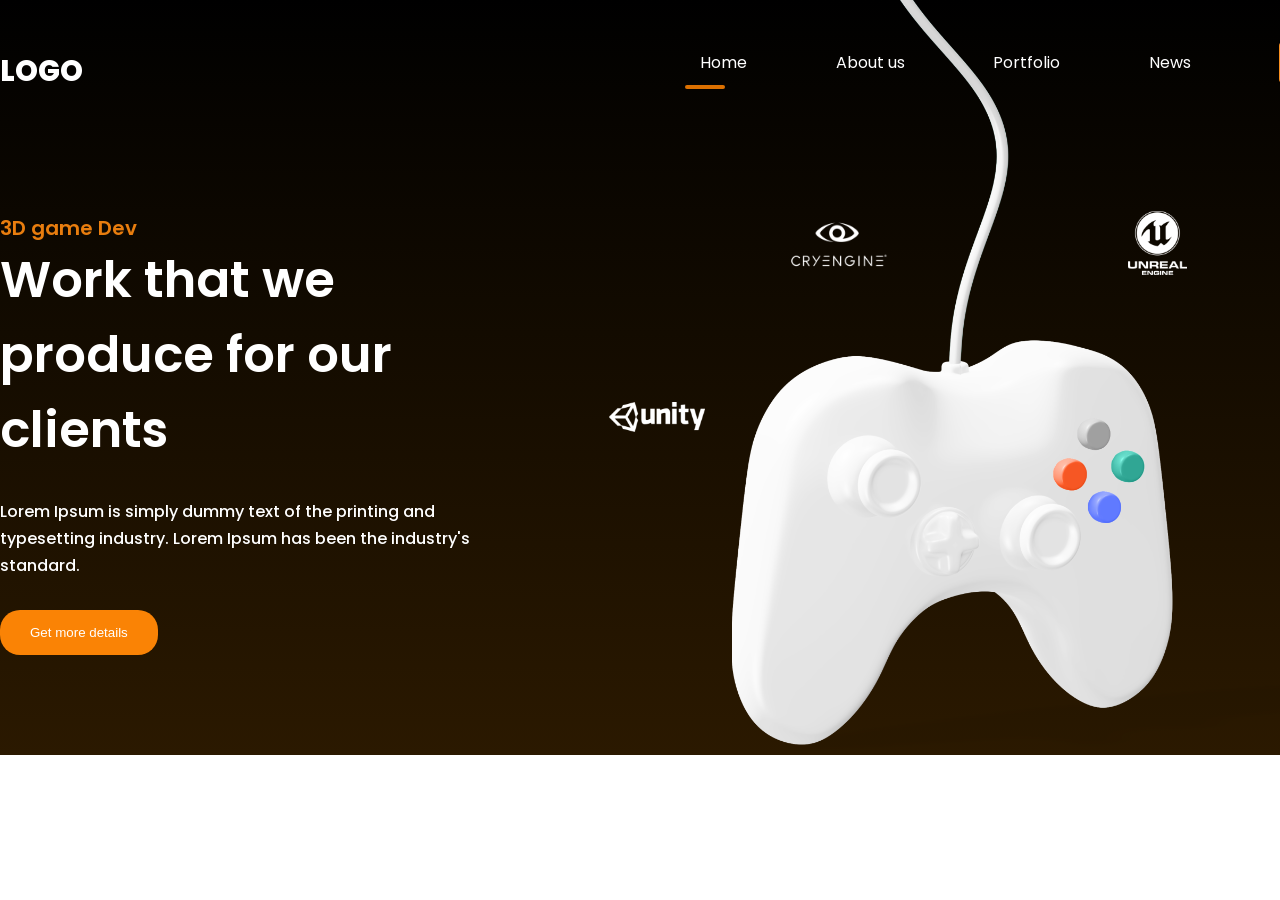
==== index.html @ 346972d1 "first commit" ====
<!DOCTYPE html>
<html lang="en">

<head>
    <meta charset="UTF-8">
    <meta name="viewport" content="width=device-width, initial-scale=1.0">
    <link rel="stylesheet" href="./css/main.css">
    <title>Name Website</title>
</head>

<body>
    <div class="wrepper">
        <header class="container">
            <span class="logo">logo</span>
            <nav>
                <ul>
                    <li class="active"><a href="#">Home</a></li>
                    <li><a href="#">About us</a></li>
                    <li><a href="#">Portfolio</a></li>
                    <li><a href="#">News</a></li>
                    <li class="btn"><a href="#">Contact us</a></li>
                </ul>
            </nav>
        </header>

        <div class="hero container">
            <div class="hero--info">
                <h2>3D game Dev </h2>
                <h1>Work that we produce for our clients</h1>
                <p>Lorem Ipsum is simply dummy text of the printing and typesetting industry. Lorem Ipsum has been the
                    industry's standard.</p>
                <button class="btn">Get more details</button>
            </div>
            <img src="/image/joystik.svg" alt="joystik image">
        </div>
    </div>
</body>

</html>
---- css/main.css ----
@import url('https://fonts.googleapis.com/css2?family=Poppins:wght@500;700;800&display=swap');

* {
    margin: 0;
    padding: 0;
}

body {
    font-family: "Poppins", sans-serif;
    font-weight: 400;
    color: #fff;
    font-size: 16px;
}

a {
    text-decoration: none;
}

img {
    max-width: 100%;
}

.wrepper {
    background: linear-gradient(180deg,rgba(0, 0, 0, 1) 0%, rgba(43, 25, 0, 1) 100%);
    width: 100%;
}

.container {
    width: 1400px;
    margin: 0 auto;
}
header {
    padding: 50px 0;
}
header .logo {
    text-transform: uppercase;
    font-size: 29px;
    font-weight: 800;
}
header nav {
    float: right;
    width: 50%;
}
header nav ul {
    list-style: none;
    display: flex;
    justify-content: space-between;
    z-index: 2;
    position: relative;
}

header nav ul li.active::after {
    content: '';
    display: block;
    width: 40px;
    height: 4px;
    background-color: #DC7000;
    border-radius: 10px;
    position: relative;
    top: 10px;
    left: -15px;
}

header nav ul li {
    display: inline-block;
}

header nav ul li a {
    color: #fff;
}

header nav ul li:not(.active):not(.btn) a:hover {
    border-bottom: 4px solid #DC7000;
}

header nav ul li.btn a {
    background-color: #FA9021;
    padding: 9px 17px;
    border-radius: 4px;
    transition: all 0.5s ease;
}

header nav ul li.btn a:hover {
    background-color: #995104;
}

.hero {
    padding-bottom: 100px;
    position: relative;
    z-index: 1;
}

.hero--info {
    width: 520px;
    padding-top: 70px;
}

.hero--info h2 {
    color: #E87D0E;
    font-size: 20px;
    font-weight: 600;
}

.hero--info h1 {
    font-size: 50px;
    font-weight: 600;
}

.hero--info p {
    font-weight: 500;
    line-height: 170%;
    margin: 30px 0;
}

.hero--info .btn {
    background-color: #FA8305;
    color: #fff;
    padding: 15px 30px;
    border-radius: 20px;
    border: 0;
    transition: all 0.5s ease;
}

.hero--info .btn:hover {
    cursor: pointer;
    transform: scale(1.1);
}

.hero img {
    position: absolute;
    top: -150px;
    right: 0;
}
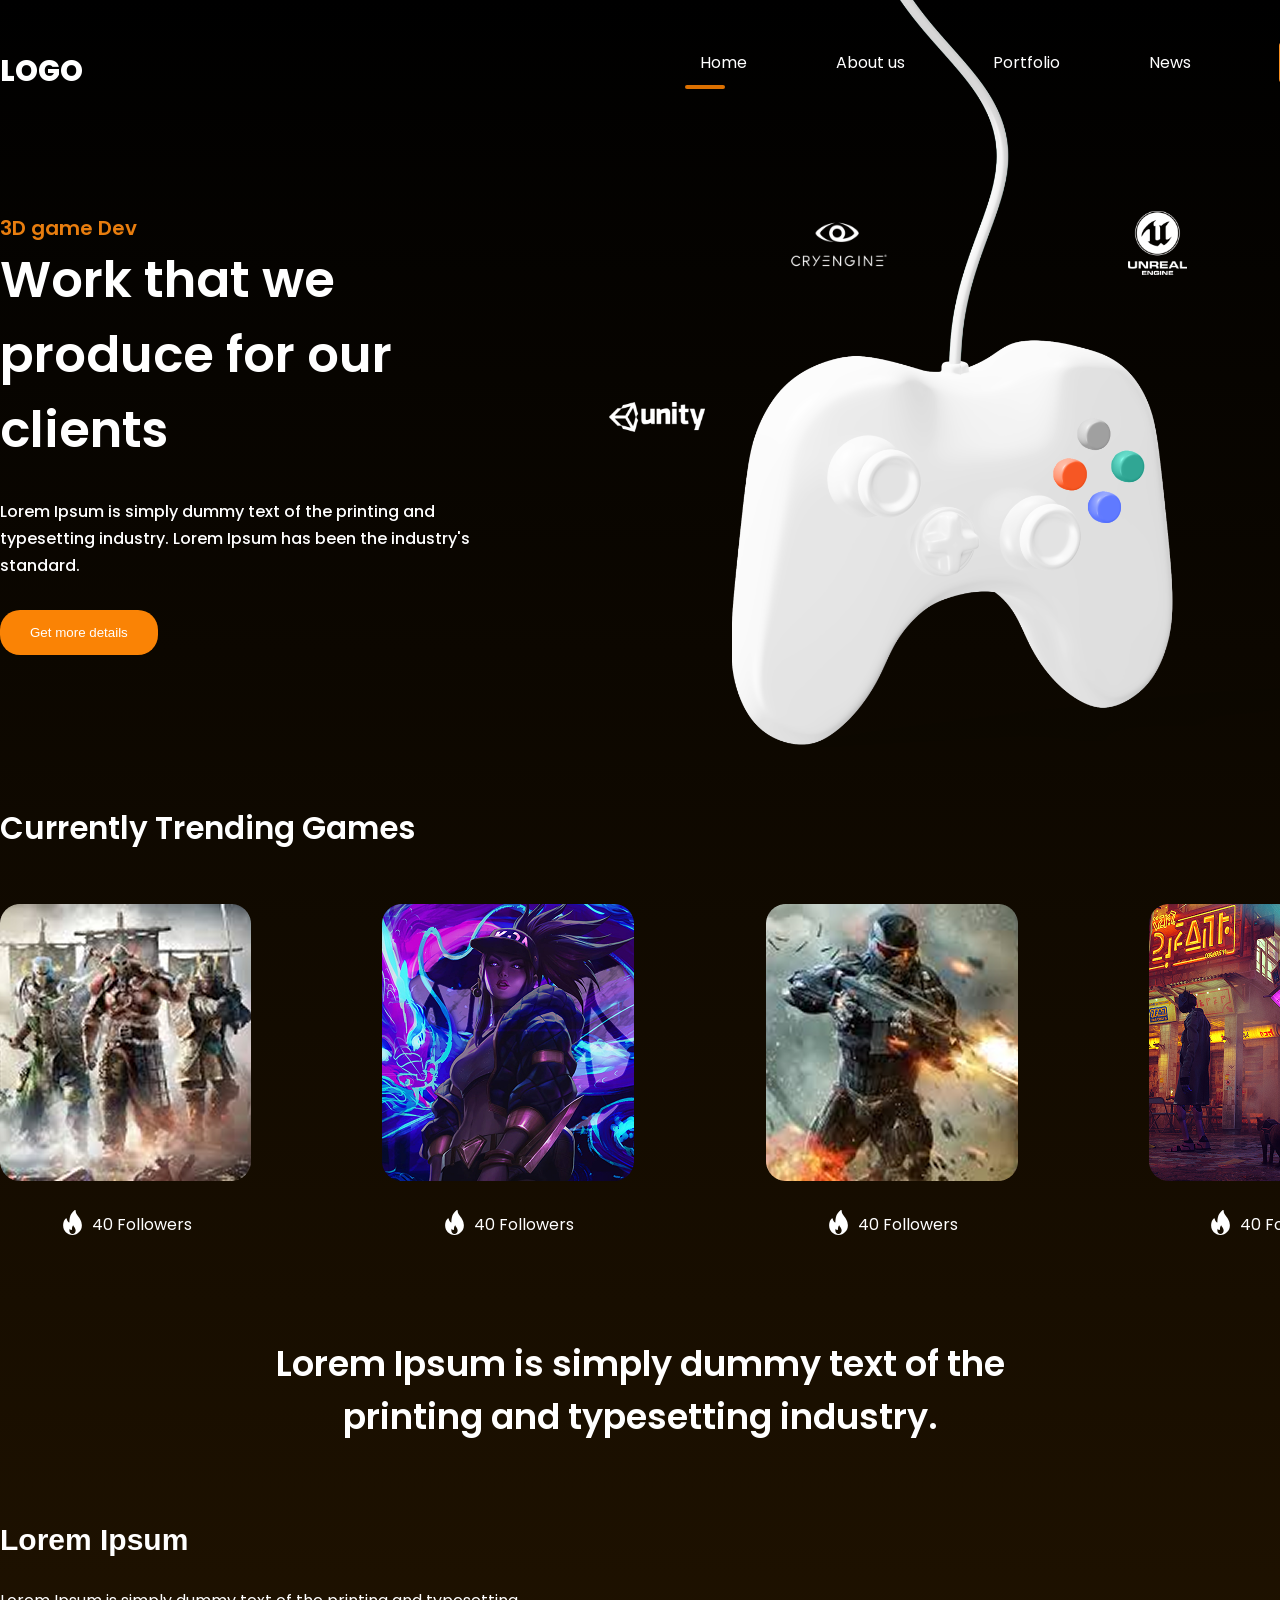
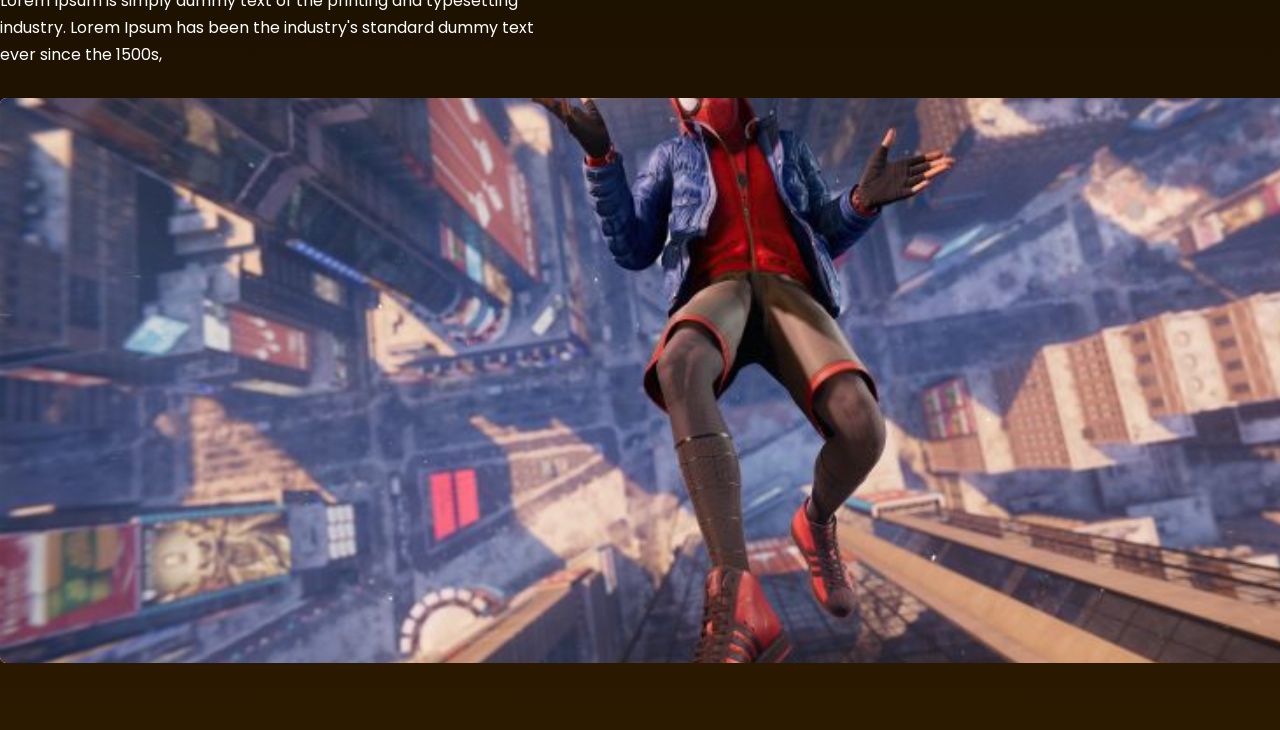
==== commit 495d43d5: "add section with games" ====
--- a/index.html
+++ b/index.html
@@ -33,6 +33,40 @@
             </div>
             <img src="/image/joystik.svg" alt="joystik image">
         </div>
+
+        <div class="container trending">
+            <a href="#" class="see-all">SEE ALL</a>
+            <h3>Currently Trending Games</h3>
+            <div class="games">
+                <div class="block">
+                    <img src="./image/game1.png" alt="">
+                    <span><img src="./image/fire.svg" alt="">40 Followers</span>
+                </div>
+                <div class="block">
+                    <img src="./image/game2.png" alt="">
+                    <span><img src="./image/fire.svg" alt="">40 Followers</span>
+                </div>
+                <div class="block">
+                    <img src="./image/game3.png" alt="">
+                    <span><img src="./image/fire.svg" alt="">40 Followers</span>
+                </div>
+                <div class="block">
+                    <img src="./image/game4.png" alt="">
+                    <span><img src="./image/fire.svg" alt="">40 Followers</span>
+                </div>
+            </div>
+        </div>
+
+        <div class="container big-text">
+            <p>Lorem Ipsum is simply dummy text of the printing and typesetting industry.</p>
+        </div>
+
+        <div class="container banner">
+            <h3>Lorem Ipsum</h3>
+            <p>Lorem Ipsum is simply dummy text of the printing and typesetting industry. Lorem Ipsum has been the
+                industry's standard dummy text ever since the 1500s,</p>
+                <img src="./image/banner1.svg" alt="">
+        </div>
     </div>
 </body>
 
--- a/css/main.css
+++ b/css/main.css
@@ -21,7 +21,7 @@
 }
 
 .wrepper {
-    background: linear-gradient(180deg,rgba(0, 0, 0, 1) 0%, rgba(43, 25, 0, 1) 100%);
+    background: linear-gradient(180deg, rgba(0, 0, 0, 1) 0%, rgba(43, 25, 0, 1) 100%);
     width: 100%;
 }
 
@@ -29,18 +29,22 @@
     width: 1400px;
     margin: 0 auto;
 }
+
 header {
     padding: 50px 0;
 }
+
 header .logo {
     text-transform: uppercase;
     font-size: 29px;
     font-weight: 800;
 }
+
 header nav {
     float: right;
     width: 50%;
 }
+
 header nav ul {
     list-style: none;
     display: flex;
@@ -130,4 +134,72 @@
     position: absolute;
     top: -150px;
     right: 0;
+}
+
+/* cекция с играми */
+.trending {
+    padding-top: 50px;
+}
+
+.trending h3 {
+    font-size: 31px;
+    font-weight: 600;
+}
+
+.trending .see-all {
+    color: #fff;
+    background-color: #25211D;
+    border-radius: 5px;
+    padding: 12px 23px;
+    float: right;
+    display: block;
+    transition: all 0.4s ease;
+}
+
+.trending .see-all:hover {
+    transform: scale(1.1);
+}
+
+.trending .games {
+    display: flex;
+    justify-content: space-between;
+    width: 100%;
+    padding: 50px 0;
+}
+.trending .games span {
+    display: block;
+    text-align: center;
+    margin-top: 17px;
+}
+.trending .games span img {
+    position: relative;
+    top: 5px;
+    margin-right: 7px;
+}
+.big-text {
+    padding: 50px 0;
+    font-size: 35px;
+    font-weight: 600;
+    text-align: center;
+    width: 800px;
+}
+
+.banner{
+    padding: 30px 0;
+}
+
+.banner h3 {
+    font-size: 30px;
+    font-weight: 600px;
+    margin-bottom: 30px;
+}
+
+.banner p {
+    line-height: 170%;
+    margin-bottom: 30px;
+    width: 550px;
+}
+.banner img {
+    width: 100%;
+    margin-bottom: 30px;
 }
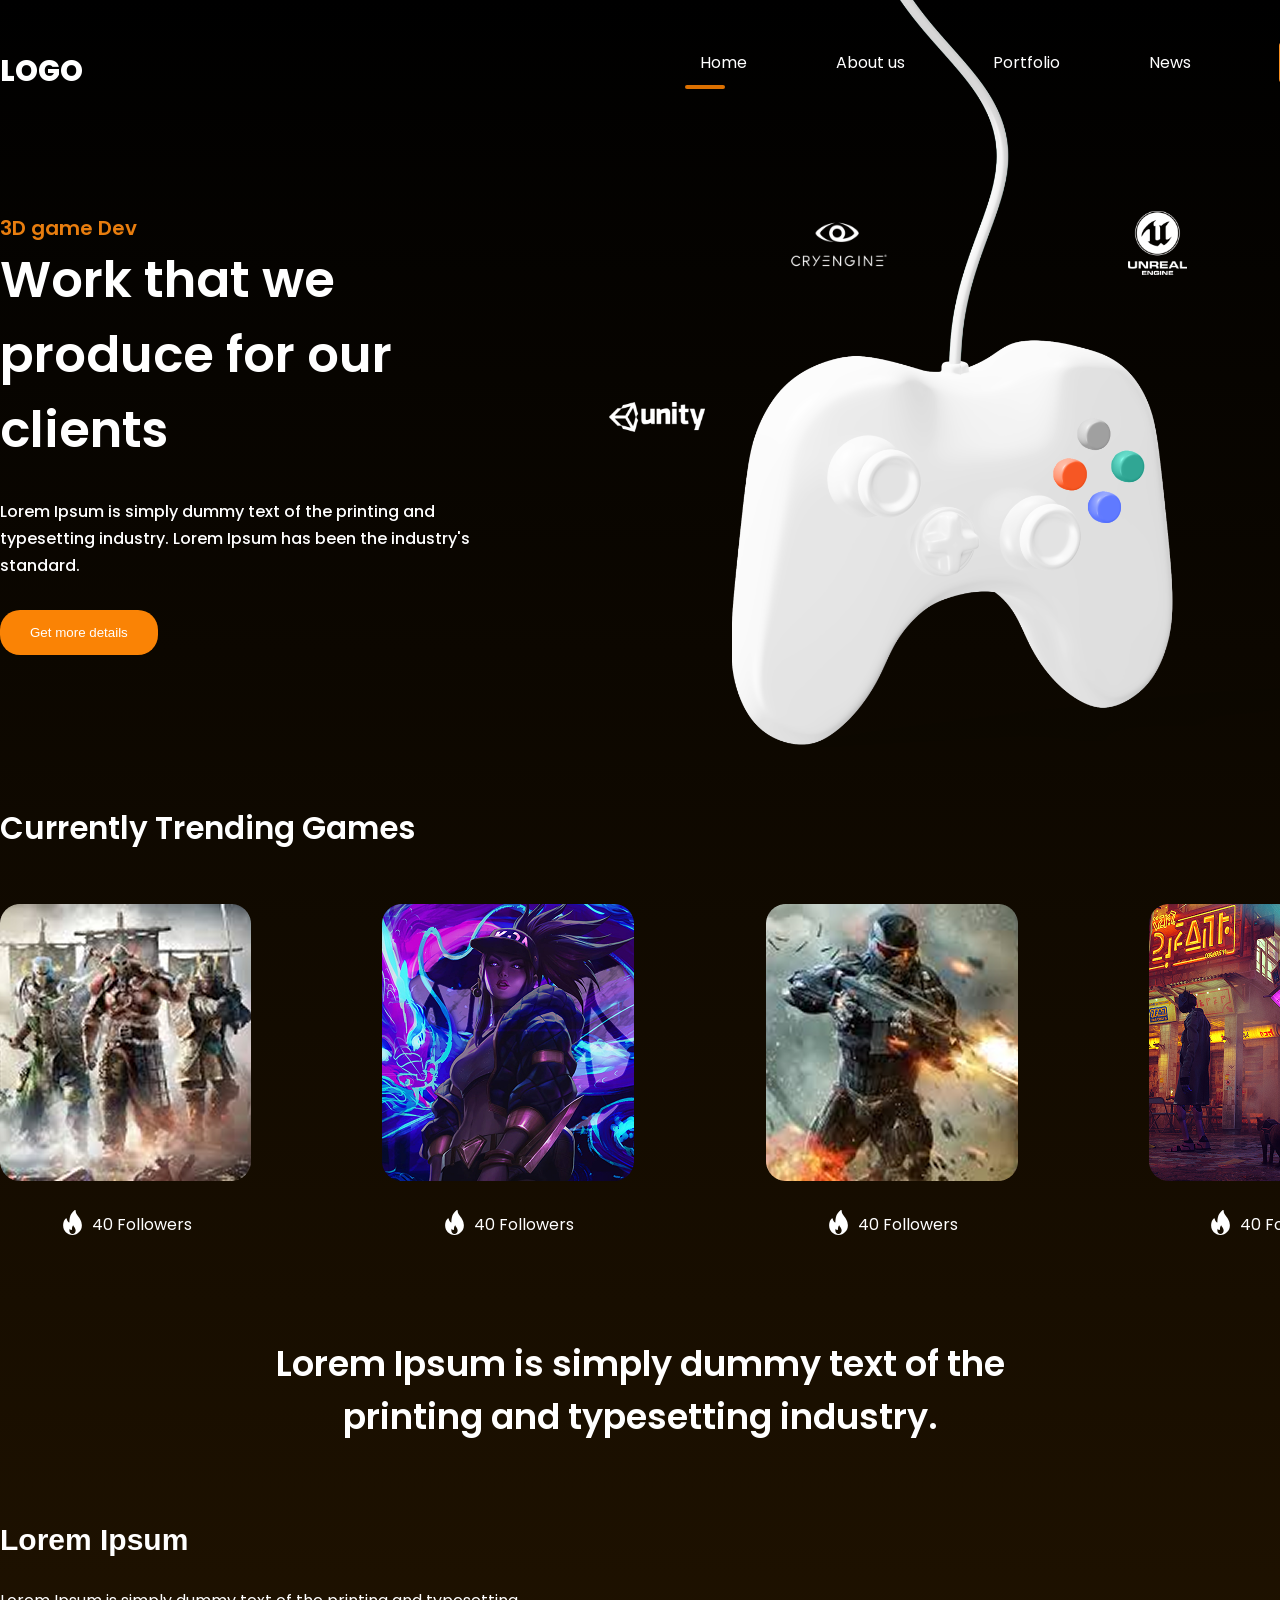
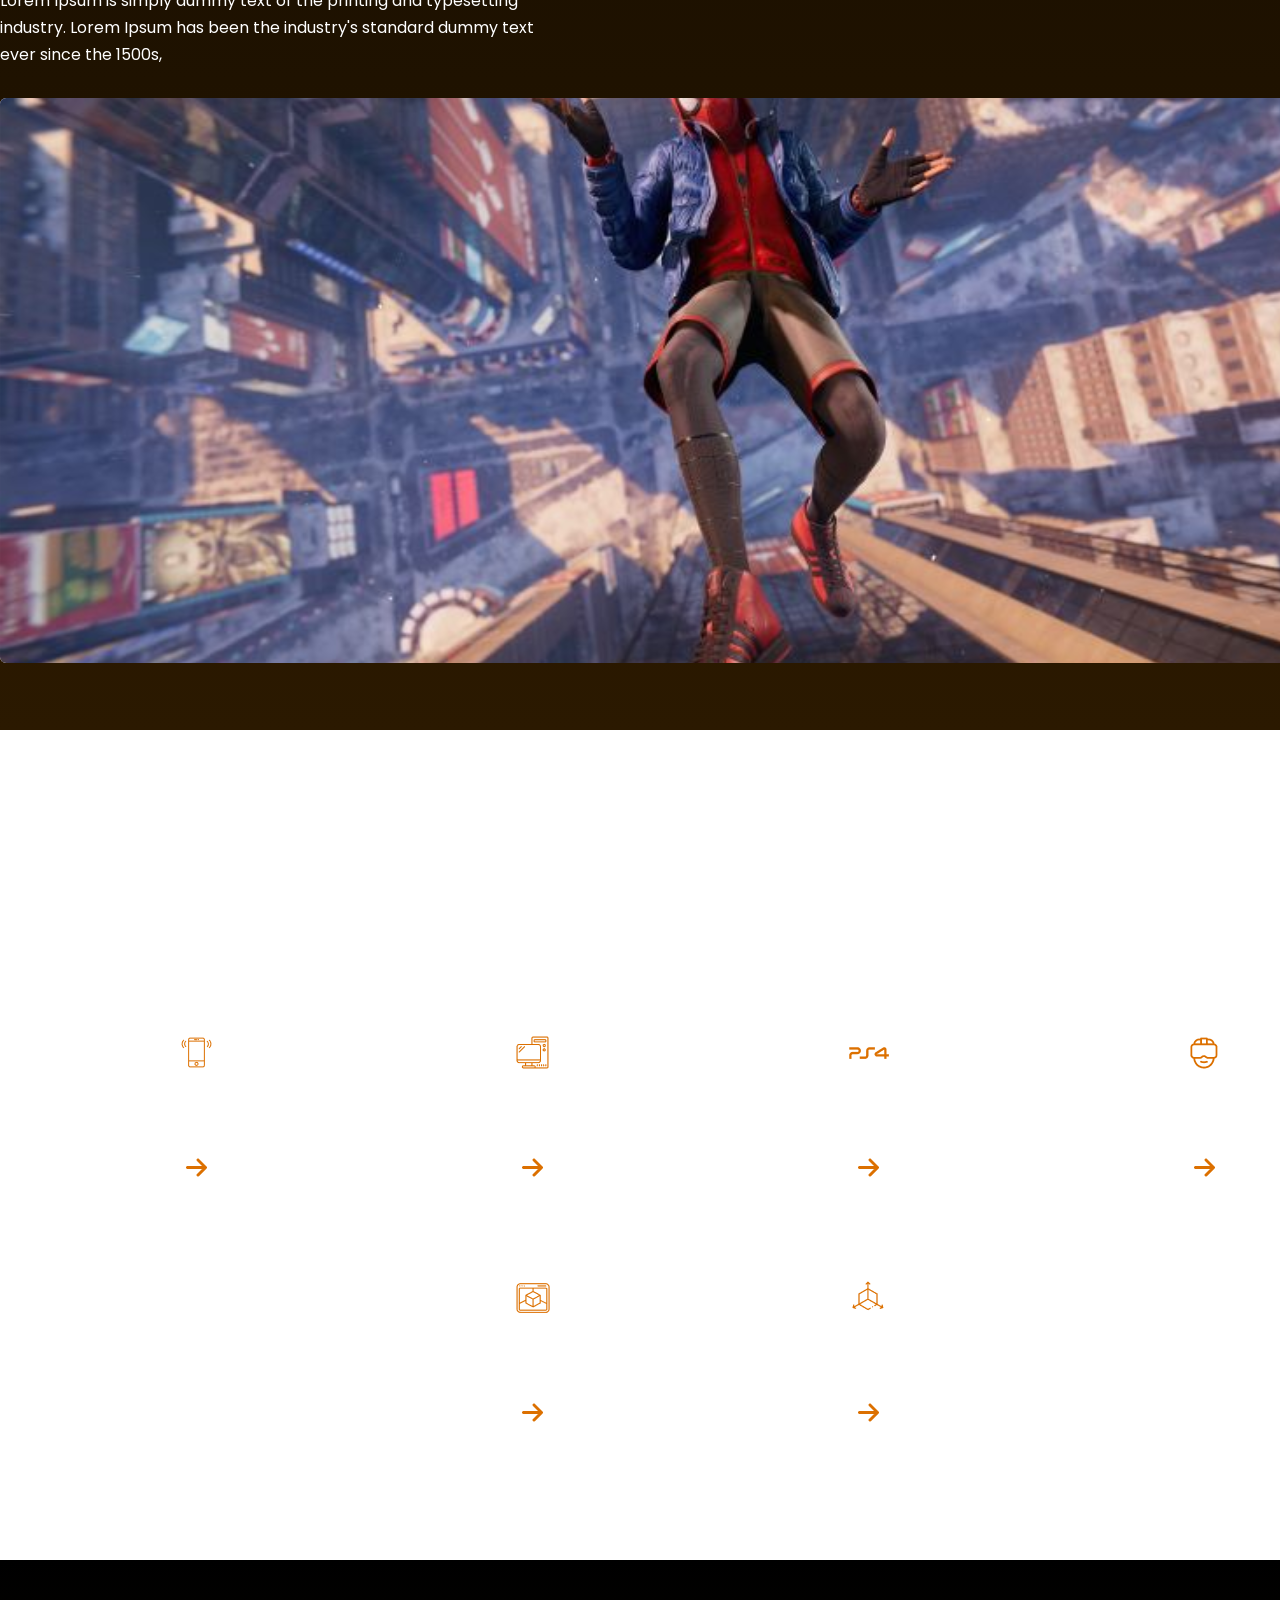
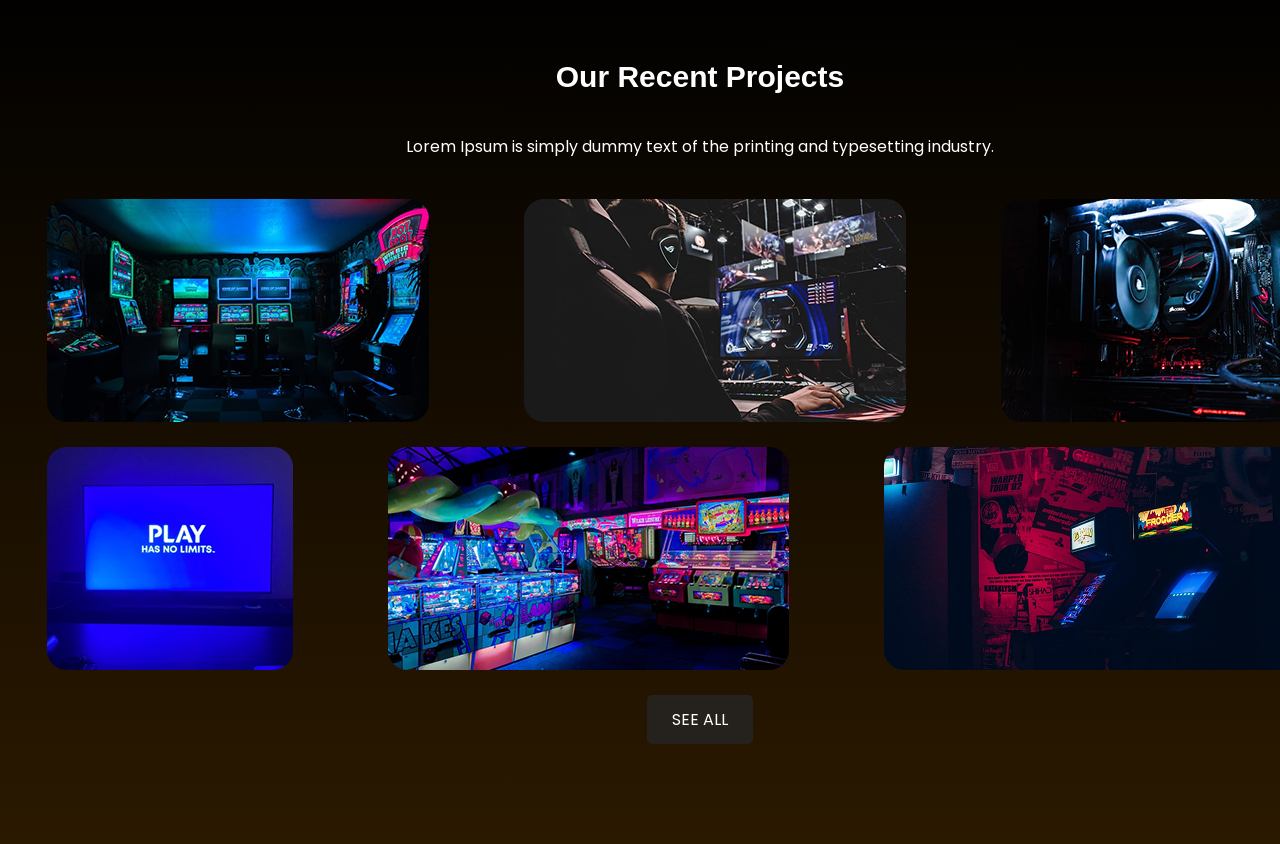
==== commit 60bcfffa: "add section with images" ====
--- a/index.html
+++ b/index.html
@@ -9,7 +9,7 @@
 </head>
 
 <body>
-    <div class="wrepper">
+    <div class="wrapper">
         <header class="container">
             <span class="logo">logo</span>
             <nav>
@@ -65,7 +65,65 @@
             <h3>Lorem Ipsum</h3>
             <p>Lorem Ipsum is simply dummy text of the printing and typesetting industry. Lorem Ipsum has been the
                 industry's standard dummy text ever since the 1500s,</p>
-                <img src="./image/banner1.svg" alt="">
+            <img src="./image/banner1.svg" alt="">
+        </div>
+    </div>
+
+    <div class="features">
+        <div class="container">
+            <h3>Lorem Ipsum is simply dummy text of the printing and typesetting industry.</h3>
+            <p>Lorem Ipsum is simply dummy text of the printing and typesetting industry. Lorem Ipsum has been the
+                industry's standard dummy text ever since the 1500s,</p>
+                <div class="info">
+                    <div class="block">
+                        <img src="./image/features1.png" alt="">
+                        <p>Mobile Game Development</p>
+                        <img src="./image/arrow.png" alt="">
+                    </div>
+                    <div class="block">
+                        <img src="./image/features2.png" alt="">
+                        <p>Mobile Game Development</p>
+                        <img src="./image/arrow.png" alt="">
+                    </div>
+                    <div class="block">
+                        <img src="./image/features3.png" alt="">
+                        <p>Mobile Game Development</p>
+                        <img src="./image/arrow.png" alt="">
+                    </div>
+                    <div class="block">
+                        <img src="./image/features4.png" alt="">
+                        <p>Mobile Game Development</p>
+                        <img src="./image/arrow.png" alt="">
+                    </div>
+                    <div class="block">
+                        <img src="./image/features5.png" alt="">
+                        <p>Mobile Game Development</p>
+                        <img src="./image/arrow.png" alt="">
+                    </div>
+                    <div class="block">
+                        <img src="./image/features6.png" alt="">
+                        <p>Mobile Game Development</p>
+                        <img src="./image/arrow.png" alt="">
+                    </div>
+                </div>
+        </div>
+    </div>
+
+    <div class="wrapper">
+        <div class="container projects">
+            <h3>Our Recent Projects</h3>
+            <p>Lorem Ipsum is simply dummy text of the printing and typesetting industry. </p>
+            <div class="images">
+                <img src="image/projects1.png" alt="">
+                <img src="image/projects2.png" alt="">
+                <img src="image/projects3.png" alt="">
+            </div>
+            <div class="images">
+                <img src="image/projects5.png" alt="">
+                <img src="image/projects4.png" alt="">
+                <img src="image/projects6.png" alt="">
+            </div>
+            <a href="" class="see-all">SEE ALL</a>
         </div>
     </div>
 </body>
--- a/css/main.css
+++ b/css/main.css
@@ -20,7 +20,7 @@
     max-width: 100%;
 }
 
-.wrepper {
+.wrapper {
     background: linear-gradient(180deg, rgba(0, 0, 0, 1) 0%, rgba(43, 25, 0, 1) 100%);
     width: 100%;
 }
@@ -146,7 +146,7 @@
     font-weight: 600;
 }
 
-.trending .see-all {
+.trending .see-all, .projects .see-all{
     color: #fff;
     background-color: #25211D;
     border-radius: 5px;
@@ -156,7 +156,7 @@
     transition: all 0.4s ease;
 }
 
-.trending .see-all:hover {
+.trending .see-all:hover, .projects .see-all:hover {
     transform: scale(1.1);
 }
 
@@ -202,4 +202,72 @@
 .banner img {
     width: 100%;
     margin-bottom: 30px;
+}
+
+/* секция с изображением */
+.features {
+    background: url(/image/BG.png) no-repeat center center fixed;
+    background-size: cover;
+    padding: 80px 0;
+}
+
+.features h3{
+    margin-bottom: 20px;
+    text-align: center;
+    max-width: 830px;
+    margin-left: auto;
+    margin-right: auto;
+}
+.features p{
+    margin-bottom: 20px;
+    text-align: center;
+    max-width: 830px;
+    margin-left: auto;
+    margin-right: auto;
+}
+.features h3 {
+    font-size: 30px;
+    font-weight: 600;
+}
+
+.features .info {
+    display: flex;
+    justify-content: center;
+    flex-wrap: wrap;
+}
+
+.features .info .block {
+    text-align: center;
+    width: 20%;
+    margin: 30px 2%;
+}
+
+.features .info .block img {
+    margin-bottom: 20px;
+}
+
+.projects {
+    padding: 100px 0;
+}
+
+.projects h3 {
+    font-size: 30px;
+    text-align: center;
+}
+.projects p {
+    margin: 40px 0;
+    text-align: center;
+}
+
+.projects .images {
+    display: flex;
+    justify-content: space-around;
+    margin-bottom: 25px;
+}
+
+.projects .see-all {
+    float: none;
+    width: 60px;
+    text-align: center;
+    margin: auto;
 }
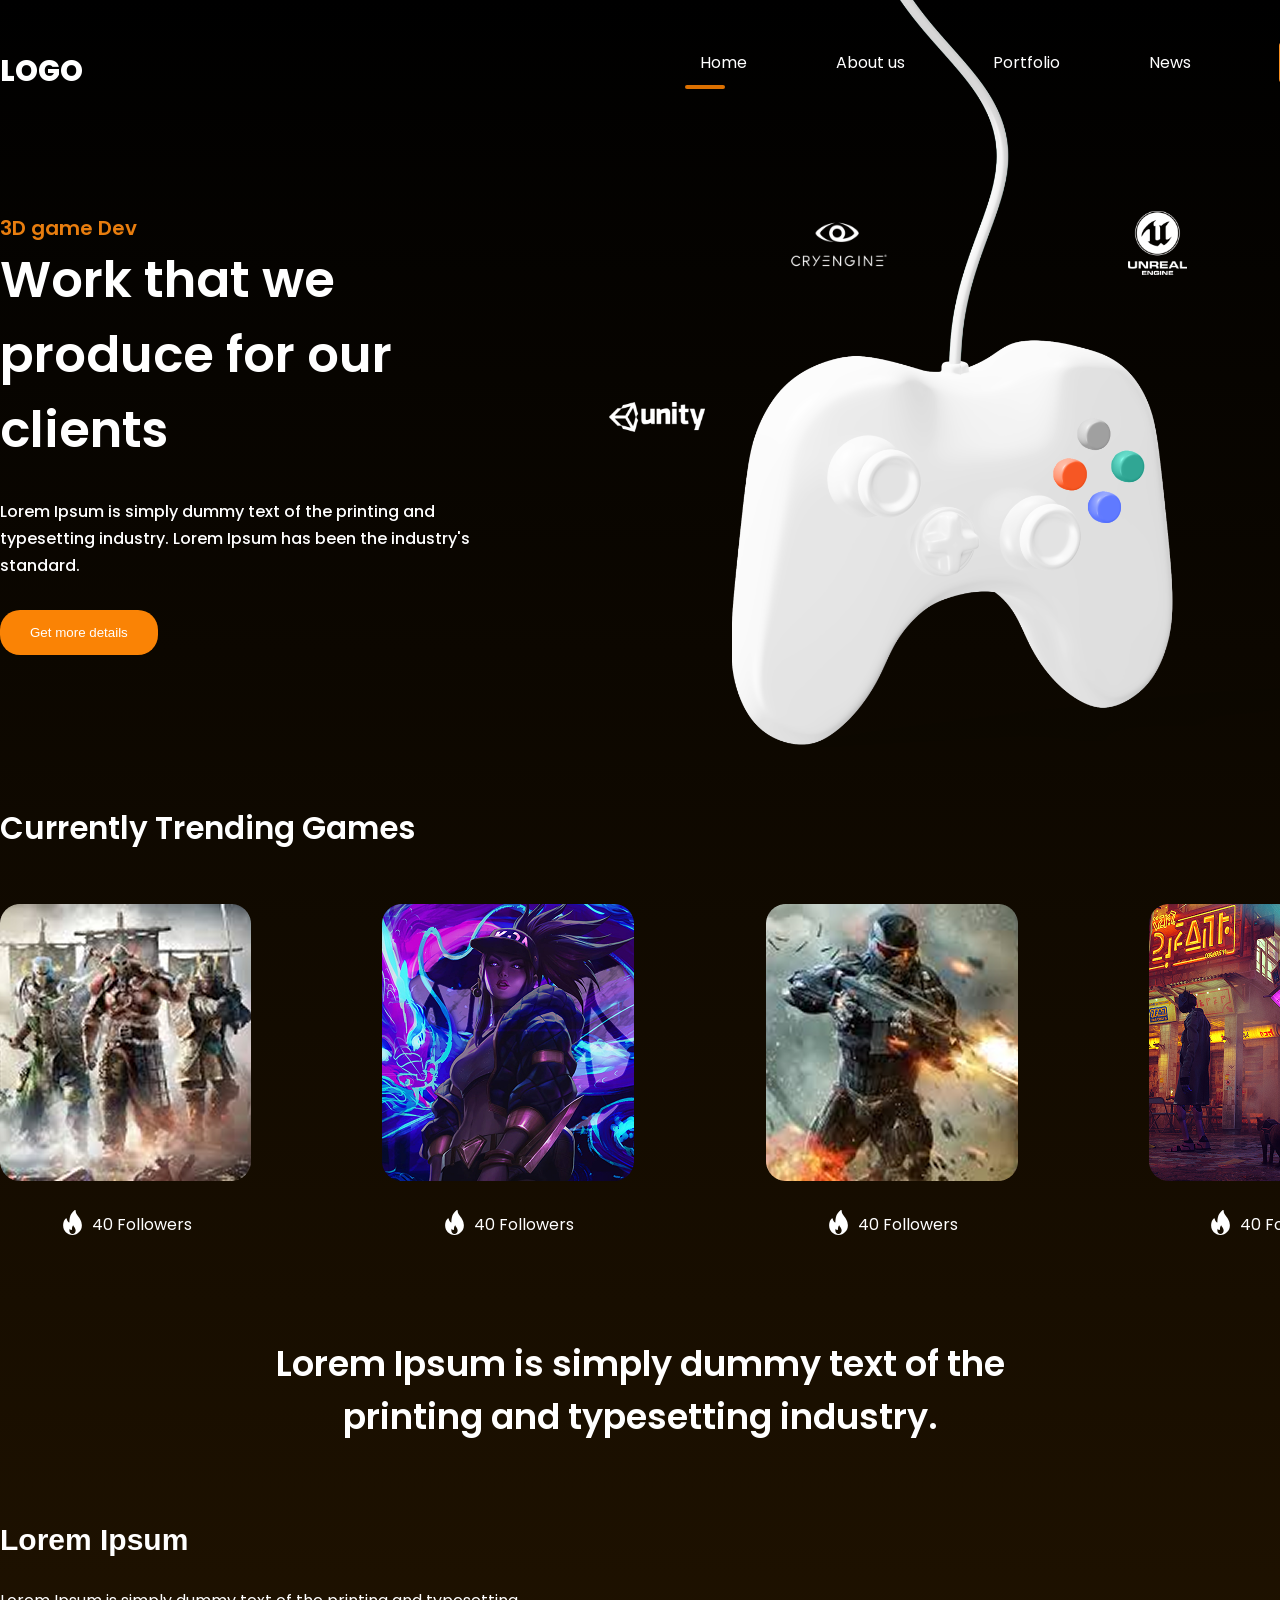
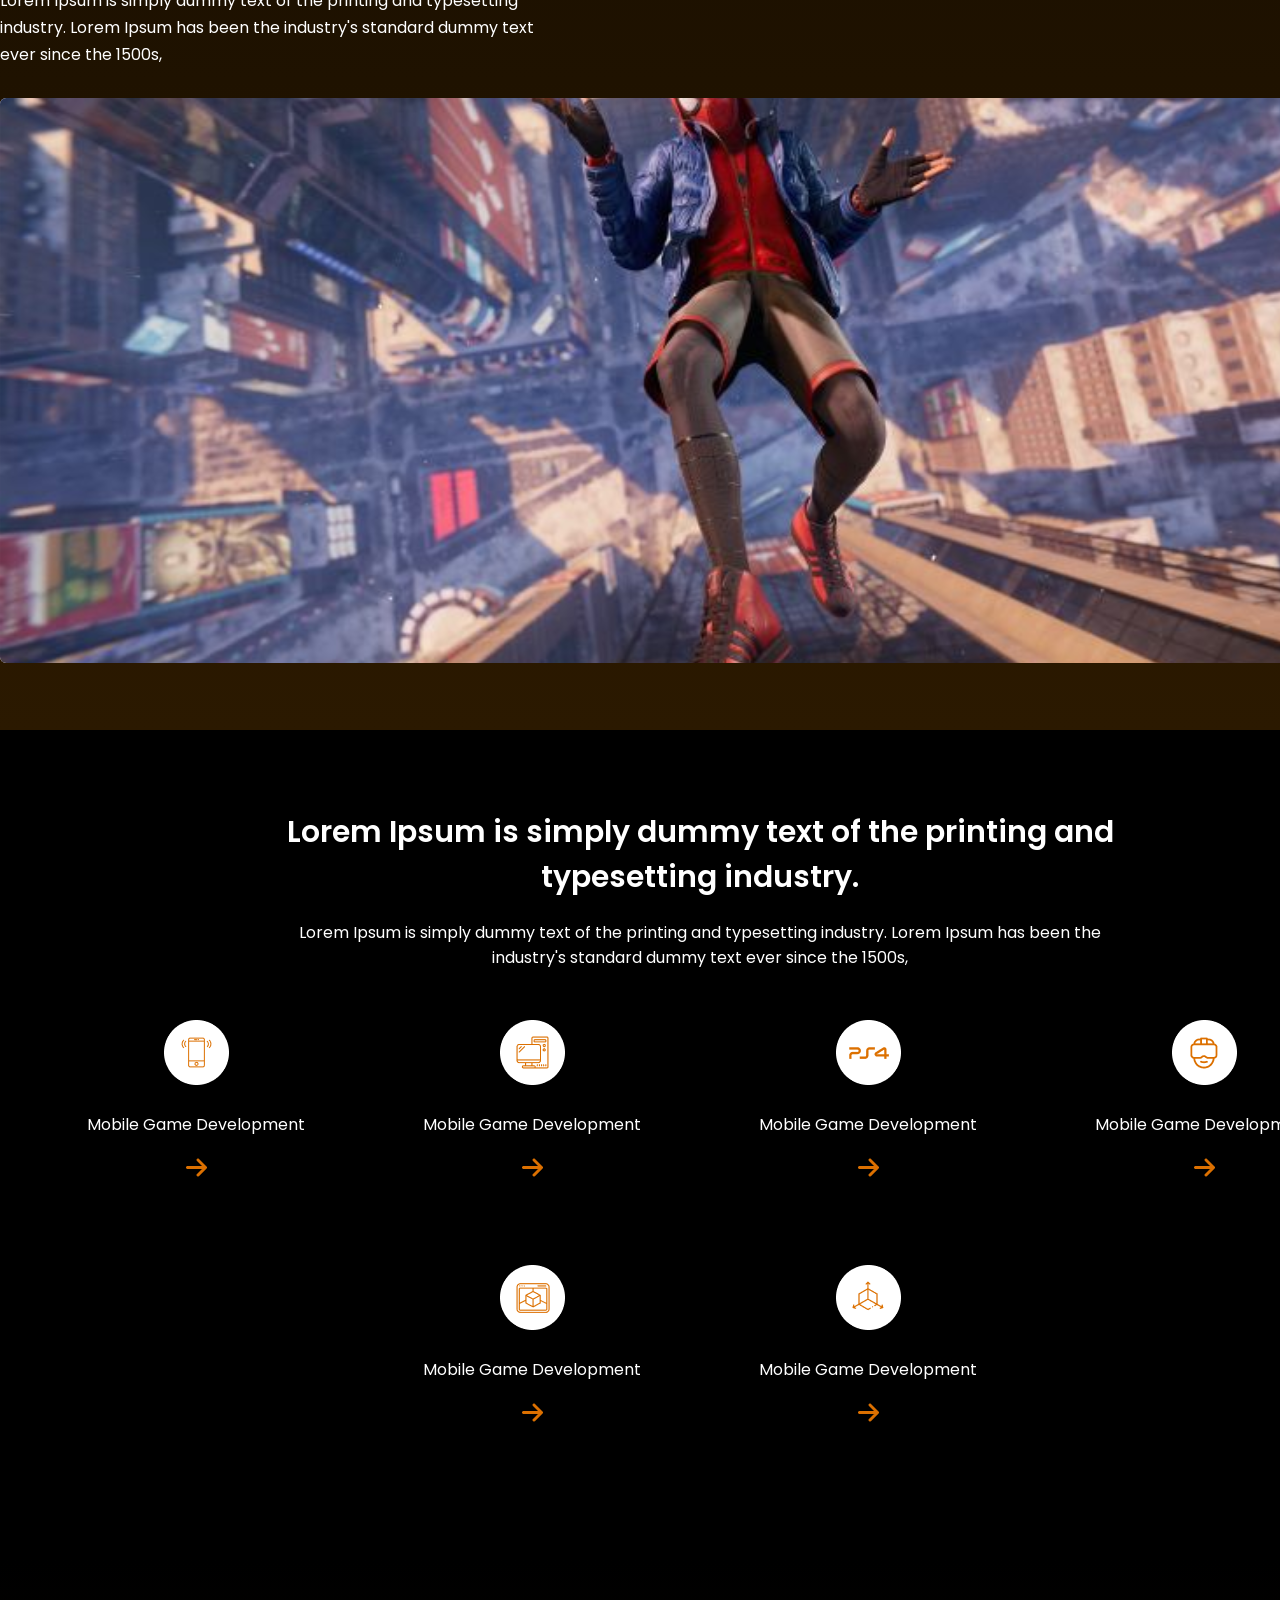
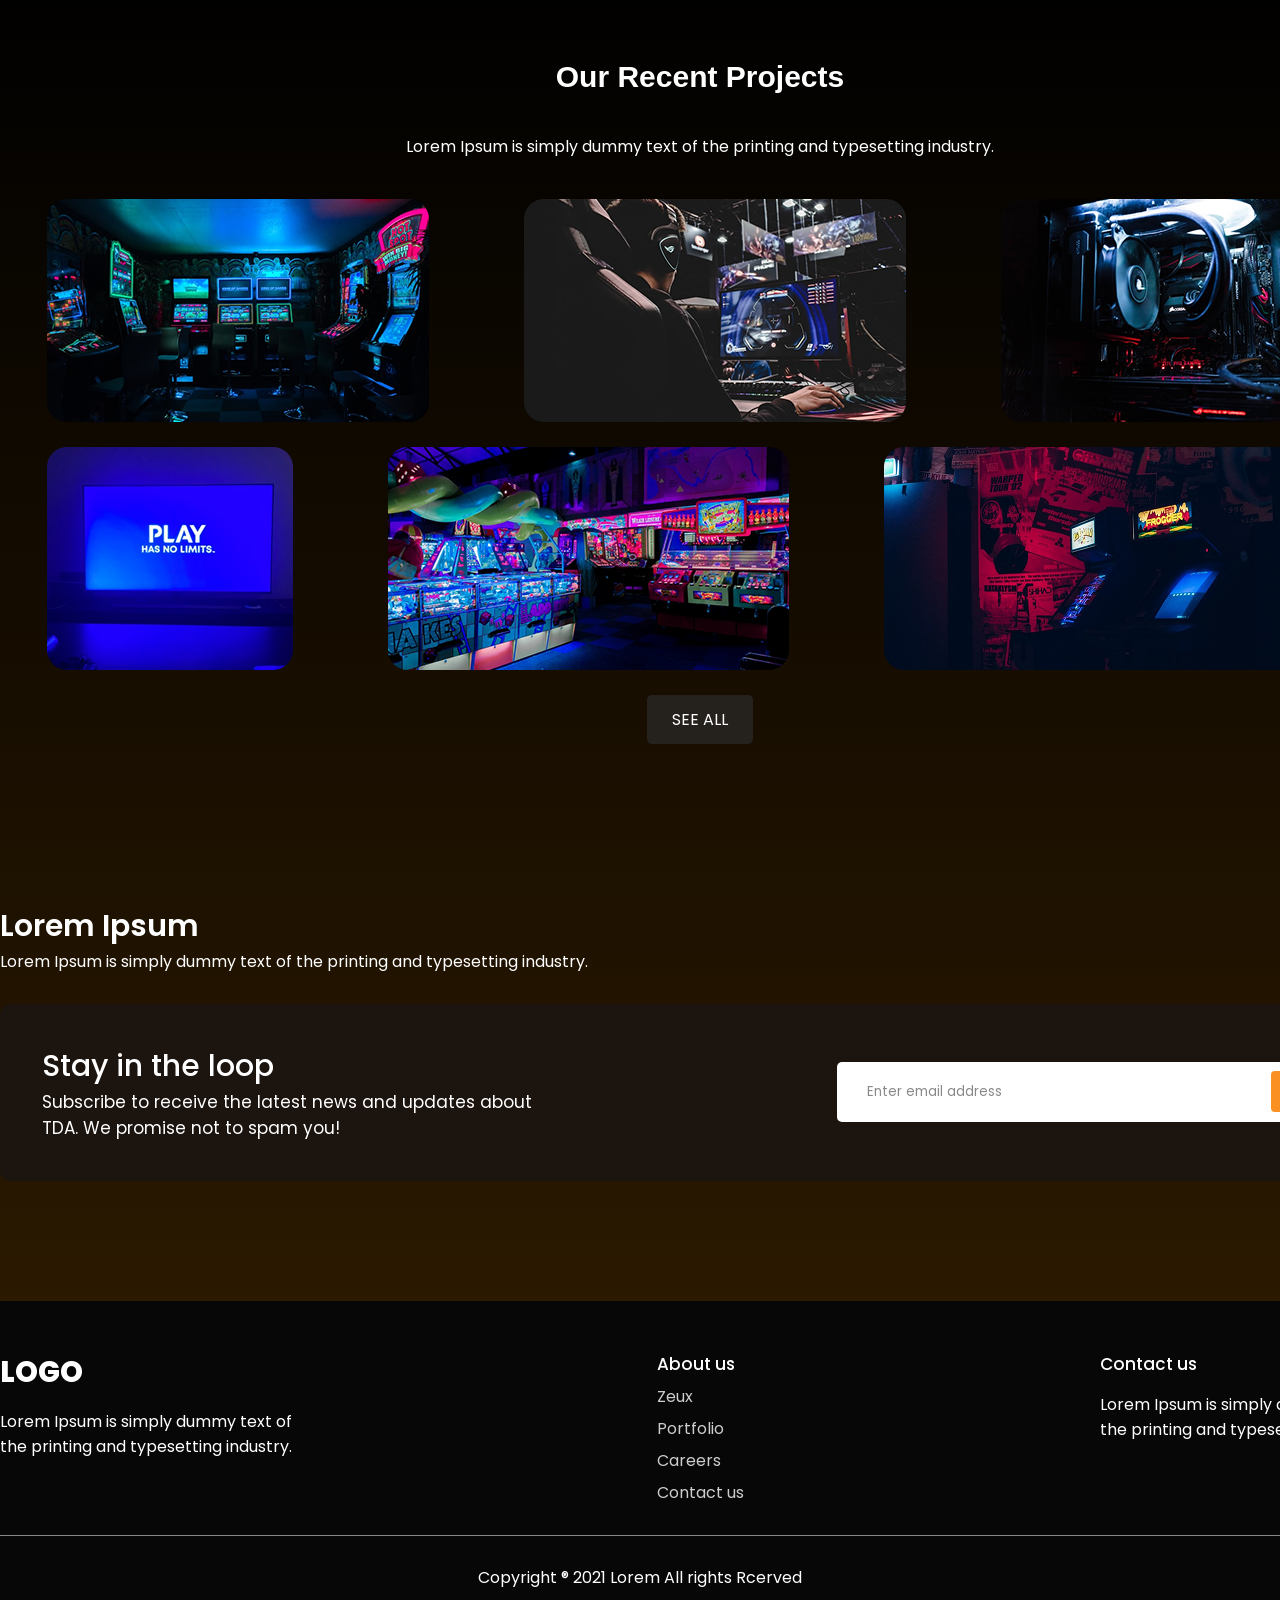
==== commit 346a9d72: "add section contact us" ====
--- a/index.html
+++ b/index.html
@@ -14,11 +14,11 @@
             <span class="logo">logo</span>
             <nav>
                 <ul>
-                    <li class="active"><a href="#">Home</a></li>
-                    <li><a href="#">About us</a></li>
+                    <li class="active"><a href="/index.html">Home</a></li>
+                    <li><a href="/about.html">About us</a></li>
                     <li><a href="#">Portfolio</a></li>
                     <li><a href="#">News</a></li>
-                    <li class="btn"><a href="#">Contact us</a></li>
+                    <li class="btn"><a href="/contact.html">Contact us</a></li>
                 </ul>
             </nav>
         </header>
@@ -74,38 +74,38 @@
             <h3>Lorem Ipsum is simply dummy text of the printing and typesetting industry.</h3>
             <p>Lorem Ipsum is simply dummy text of the printing and typesetting industry. Lorem Ipsum has been the
                 industry's standard dummy text ever since the 1500s,</p>
-                <div class="info">
-                    <div class="block">
-                        <img src="./image/features1.png" alt="">
-                        <p>Mobile Game Development</p>
-                        <img src="./image/arrow.png" alt="">
-                    </div>
-                    <div class="block">
-                        <img src="./image/features2.png" alt="">
-                        <p>Mobile Game Development</p>
-                        <img src="./image/arrow.png" alt="">
-                    </div>
-                    <div class="block">
-                        <img src="./image/features3.png" alt="">
-                        <p>Mobile Game Development</p>
-                        <img src="./image/arrow.png" alt="">
-                    </div>
-                    <div class="block">
-                        <img src="./image/features4.png" alt="">
-                        <p>Mobile Game Development</p>
-                        <img src="./image/arrow.png" alt="">
-                    </div>
-                    <div class="block">
-                        <img src="./image/features5.png" alt="">
-                        <p>Mobile Game Development</p>
-                        <img src="./image/arrow.png" alt="">
-                    </div>
-                    <div class="block">
-                        <img src="./image/features6.png" alt="">
-                        <p>Mobile Game Development</p>
-                        <img src="./image/arrow.png" alt="">
-                    </div>
+            <div class="info">
+                <div class="block">
+                    <img src="./image/features1.png" alt="">
+                    <p>Mobile Game Development</p>
+                    <img src="./image/arrow.png" alt="">
                 </div>
+                <div class="block">
+                    <img src="./image/features2.png" alt="">
+                    <p>Mobile Game Development</p>
+                    <img src="./image/arrow.png" alt="">
+                </div>
+                <div class="block">
+                    <img src="./image/features3.png" alt="">
+                    <p>Mobile Game Development</p>
+                    <img src="./image/arrow.png" alt="">
+                </div>
+                <div class="block">
+                    <img src="./image/features4.png" alt="">
+                    <p>Mobile Game Development</p>
+                    <img src="./image/arrow.png" alt="">
+                </div>
+                <div class="block">
+                    <img src="./image/features5.png" alt="">
+                    <p>Mobile Game Development</p>
+                    <img src="./image/arrow.png" alt="">
+                </div>
+                <div class="block">
+                    <img src="./image/features6.png" alt="">
+                    <p>Mobile Game Development</p>
+                    <img src="./image/arrow.png" alt="">
+                </div>
+            </div>
         </div>
     </div>
 
@@ -125,7 +125,56 @@
             </div>
             <a href="" class="see-all">SEE ALL</a>
         </div>
+        <div class="container email">
+            <h3>Lorem Ipsum</h3>
+            <p>Lorem Ipsum is simply dummy text of the printing and typesetting industry. </p>
+            <div class="block">
+                <div>
+                    <h4>Stay in the loop</h4>
+                    <p>Subscribe to receive the latest news and updates about TDA.
+                        We promise not to spam you! </p>
+                </div>
+                <div>
+                    <input type="email" id="emailField" placeholder="Enter email address">
+                    <button onclick="checkEmail()">Continue</button>
+                </div>
+            </div>
+        </div>
     </div>
+
+    <footer>
+        <div class="blocks container">
+            <div>
+                <span class="logo">logo</span>
+                <p>Lorem Ipsum is simply dummy text of the printing and typesetting industry. </p>
+            </div>
+            <div>
+                <h4>About us</h4>
+                <ul>
+                    <li>Zeux</li>
+                    <li>Portfolio</li>
+                    <li>Careers</li>
+                    <li>Contact us</li>
+                </ul>
+            </div>
+            <div>
+                <h4>Contact us</h4>
+                <p>Lorem Ipsum is simply dummy text of the printing and typesetting industry. </p>
+
+            </div>
+        </div>
+        <hr>
+        <p>Copyright ® 2021 Lorem All rights Rcerved</p>
+    </footer>
+
+    <script>
+        function checkEmail() {
+            let email = document.querySelector('#emailField').value;
+            if(!email.includes('@')) alert('Нет симлова @');
+            else if(!email.includes('.')) alert('Нет симлова .');
+            else alert('Всё отлично');
+        }
+    </script>
 </body>
 
 </html>
--- a/css/main.css
+++ b/css/main.css
@@ -10,6 +10,7 @@
     font-weight: 400;
     color: #fff;
     font-size: 16px;
+    background-color: black;
 }
 
 a {
@@ -23,6 +24,7 @@
 .wrapper {
     background: linear-gradient(180deg, rgba(0, 0, 0, 1) 0%, rgba(43, 25, 0, 1) 100%);
     width: 100%;
+    overflow-x: hidden;
 }
 
 .container {
@@ -34,7 +36,8 @@
     padding: 50px 0;
 }
 
-header .logo {
+header .logo,
+footer .blocks .logo {
     text-transform: uppercase;
     font-size: 29px;
     font-weight: 800;
@@ -77,14 +80,16 @@
     border-bottom: 4px solid #DC7000;
 }
 
-header nav ul li.btn a {
+header nav ul li.btn a,
+.email .block button {
     background-color: #FA9021;
     padding: 9px 17px;
     border-radius: 4px;
     transition: all 0.5s ease;
 }
 
-header nav ul li.btn a:hover {
+header nav ul li.btn a:hover,
+.email .block button:hover {
     background-color: #995104;
 }
 
@@ -116,7 +121,8 @@
     margin: 30px 0;
 }
 
-.hero--info .btn {
+.hero--info .btn,
+.hero-about .info .btn {
     background-color: #FA8305;
     color: #fff;
     padding: 15px 30px;
@@ -125,7 +131,8 @@
     transition: all 0.5s ease;
 }
 
-.hero--info .btn:hover {
+.hero--info .btn:hover,
+.hero-about .info .btn:hover {
     cursor: pointer;
     transform: scale(1.1);
 }
@@ -136,6 +143,56 @@
     right: 0;
 }
 
+.work {
+    padding: 80px 0;
+}
+
+.work h2 {
+    font-size: 25px;
+    font-weight: 600;
+    margin-bottom: 45px;
+}
+
+.work .blocks {
+    display: flex;
+    justify-content: space-between;
+}
+
+.work .blocks .block {
+    width: 25%;
+    border-radius: 10px;
+    padding: 50px 35px;
+    background-color: #1C140F;
+
+}
+
+.work .blocks .block p {
+    font-size: 14px;
+}
+
+.work .blocks .block h3 {
+    font-size: 20px;
+    font-weight: 600;
+    margin: 20px 0;
+}
+
+.work .blocks .block .badge {
+    border-radius: 6px;
+    padding: 10px 20px;
+}
+
+.work .blocks .block .badge.purple {
+    background-color: #b000dc1a;
+}
+
+.work .blocks .block .badge.brown {
+    background-color: #dc420022;
+}
+
+.work .blocks .block .badge.green {
+    background-color: #00dc8b2d;
+}
+
 /* cекция с играми */
 .trending {
     padding-top: 50px;
@@ -146,7 +203,8 @@
     font-weight: 600;
 }
 
-.trending .see-all, .projects .see-all{
+.trending .see-all,
+.projects .see-all {
     color: #fff;
     background-color: #25211D;
     border-radius: 5px;
@@ -156,7 +214,8 @@
     transition: all 0.4s ease;
 }
 
-.trending .see-all:hover, .projects .see-all:hover {
+.trending .see-all:hover,
+.projects .see-all:hover {
     transform: scale(1.1);
 }
 
@@ -166,16 +225,19 @@
     width: 100%;
     padding: 50px 0;
 }
+
 .trending .games span {
     display: block;
     text-align: center;
     margin-top: 17px;
 }
+
 .trending .games span img {
     position: relative;
     top: 5px;
     margin-right: 7px;
 }
+
 .big-text {
     padding: 50px 0;
     font-size: 35px;
@@ -184,7 +246,7 @@
     width: 800px;
 }
 
-.banner{
+.banner {
     padding: 30px 0;
 }
 
@@ -199,6 +261,7 @@
     margin-bottom: 30px;
     width: 550px;
 }
+
 .banner img {
     width: 100%;
     margin-bottom: 30px;
@@ -211,20 +274,22 @@
     padding: 80px 0;
 }
 
-.features h3{
+.features h3 {
     margin-bottom: 20px;
     text-align: center;
     max-width: 830px;
     margin-left: auto;
     margin-right: auto;
 }
-.features p{
+
+.features p {
     margin-bottom: 20px;
     text-align: center;
     max-width: 830px;
     margin-left: auto;
     margin-right: auto;
 }
+
 .features h3 {
     font-size: 30px;
     font-weight: 600;
@@ -254,6 +319,7 @@
     font-size: 30px;
     text-align: center;
 }
+
 .projects p {
     margin: 40px 0;
     text-align: center;
@@ -270,4 +336,231 @@
     width: 60px;
     text-align: center;
     margin: auto;
+}
+
+/* нижняя часть */
+
+.email {
+    padding-bottom: 120px;
+}
+
+.email h3 {
+    margin-top: 60px;
+    font-size: 30px;
+    font-weight: 600;
+}
+
+.email .block {
+    background-color: #1C140F;
+    margin-top: 30px;
+    border-radius: 10px;
+    padding: 40px 3%;
+    width: 94%;
+    display: flex;
+    justify-content: space-between;
+    align-items: center;
+}
+
+.email .block h4 {
+    font-weight: 500;
+    font-size: 30px;
+}
+
+.email .block p {
+    font-size: 17px;
+    width: 500px;
+}
+
+.email .block input {
+    background-color: #fff;
+    outline: none;
+    border: 0;
+    border-radius: 5px;
+    width: 380px;
+    font-family: "Poppins", sans-serif;
+    font-weight: 400;
+    padding: 20px 30px;
+    position: relative;
+    padding-right: 120px;
+    right: -100px;
+    z-index: 1;
+}
+
+.email .block input::placeholder {
+    color: #898989;
+}
+
+.email .block button {
+    cursor: pointer;
+    border: 0;
+    padding: 13px 17px;
+    position: relative;
+    z-index: 2;
+    color: #fff;
+}
+
+/* Страница про нас */
+
+.hero-about {
+    position: relative;
+}
+
+.hero-about .info {
+    width: 500px;
+    padding: 250px 0;
+}
+
+.hero-about .info h1 {
+    font-size: 30px;
+    font-weight: 600;
+    width: 450px;
+}
+
+.hero-about .info p {
+    width: 420px;
+    font-weight: 500;
+    font-size: 15px;
+}
+
+.hero-about .info .btn {
+    margin-top: 20px;
+}
+
+.hero-about img {
+    position: absolute;
+    right: -150px;
+    top: 0;
+}
+
+/* Страница контактов */
+
+.hero-contacts h1 {
+    text-align: center;
+    margin-top: 70px;
+    margin-bottom: 30px;
+    font-size: 33px;
+}
+
+.hero-contacts p {
+    text-align: center;
+}
+
+.hero-contacts img {
+    width: 70%;
+    margin: 80px 15%;
+}
+
+.feedback {
+    padding: 70px 0;
+    background: #1C140F;
+}
+
+.feedback h2 {
+    text-align: center;
+    font-weight: 500;
+    font-size: 30px;
+}
+
+.feedback p {
+    text-align: center;
+    margin-top: 10px;
+}
+
+.feedback form {
+    margin: 80px auto;
+    width: 600px;
+}
+
+.feedback form .inline {
+    display: flex;
+    justify-content: space-between;
+}
+
+.feedback form .inline>div {
+    width: 50%;
+}
+
+.feedback form label {
+    color: #4F4F4F;
+    font-size: 14px;
+}
+
+.feedback form input,
+.feedback form textarea {
+    background-color: #2C2420;
+    border-radius:10px;
+    border: 0.6px solid #CECECE;
+    display: block;
+    width: 90%;
+    padding: 15px 10px;
+    outline: none;
+    color: #fff;
+    margin-top: 7px;
+    margin-bottom: 20px;
+}
+
+.feedback form .one-line {
+    width: 96%;
+}
+
+.feedback form textarea {
+    resize: none;
+    height: 200px;
+}
+
+.feedback form button {
+    background-color: #DC7000;
+    border-radius: 5px;
+    border: 0;
+    float: right;
+    cursor: pointer;
+    color: #fff;
+    padding: 15px 35px;
+    transition: all 0.4s ease;
+}
+
+.feedback form button:hover {
+    background-color: #ee8b20;
+}
+
+/* Footer */
+
+footer {
+    background-color: #070707;
+    padding: 50px 0;
+}
+
+footer .blocks {
+    display: flex;
+    justify-content: space-between;
+}
+
+footer .blocks p {
+    width: 300px;
+    margin: 15px 0;
+}
+
+footer .blocks h4 {
+    font-weight: 500;
+    font-size: 17px;
+}
+
+footer .blocks ul {
+    list-style: none;
+}
+
+footer .blocks ul li {
+    margin-top: 7px;
+    opacity: 0.8;
+}
+
+footer hr {
+    margin: 30px 0;
+    border: 0;
+    height: 0.6px;
+    background-color: #898989;
+}
+
+footer>p {
+    text-align: center;
 }
